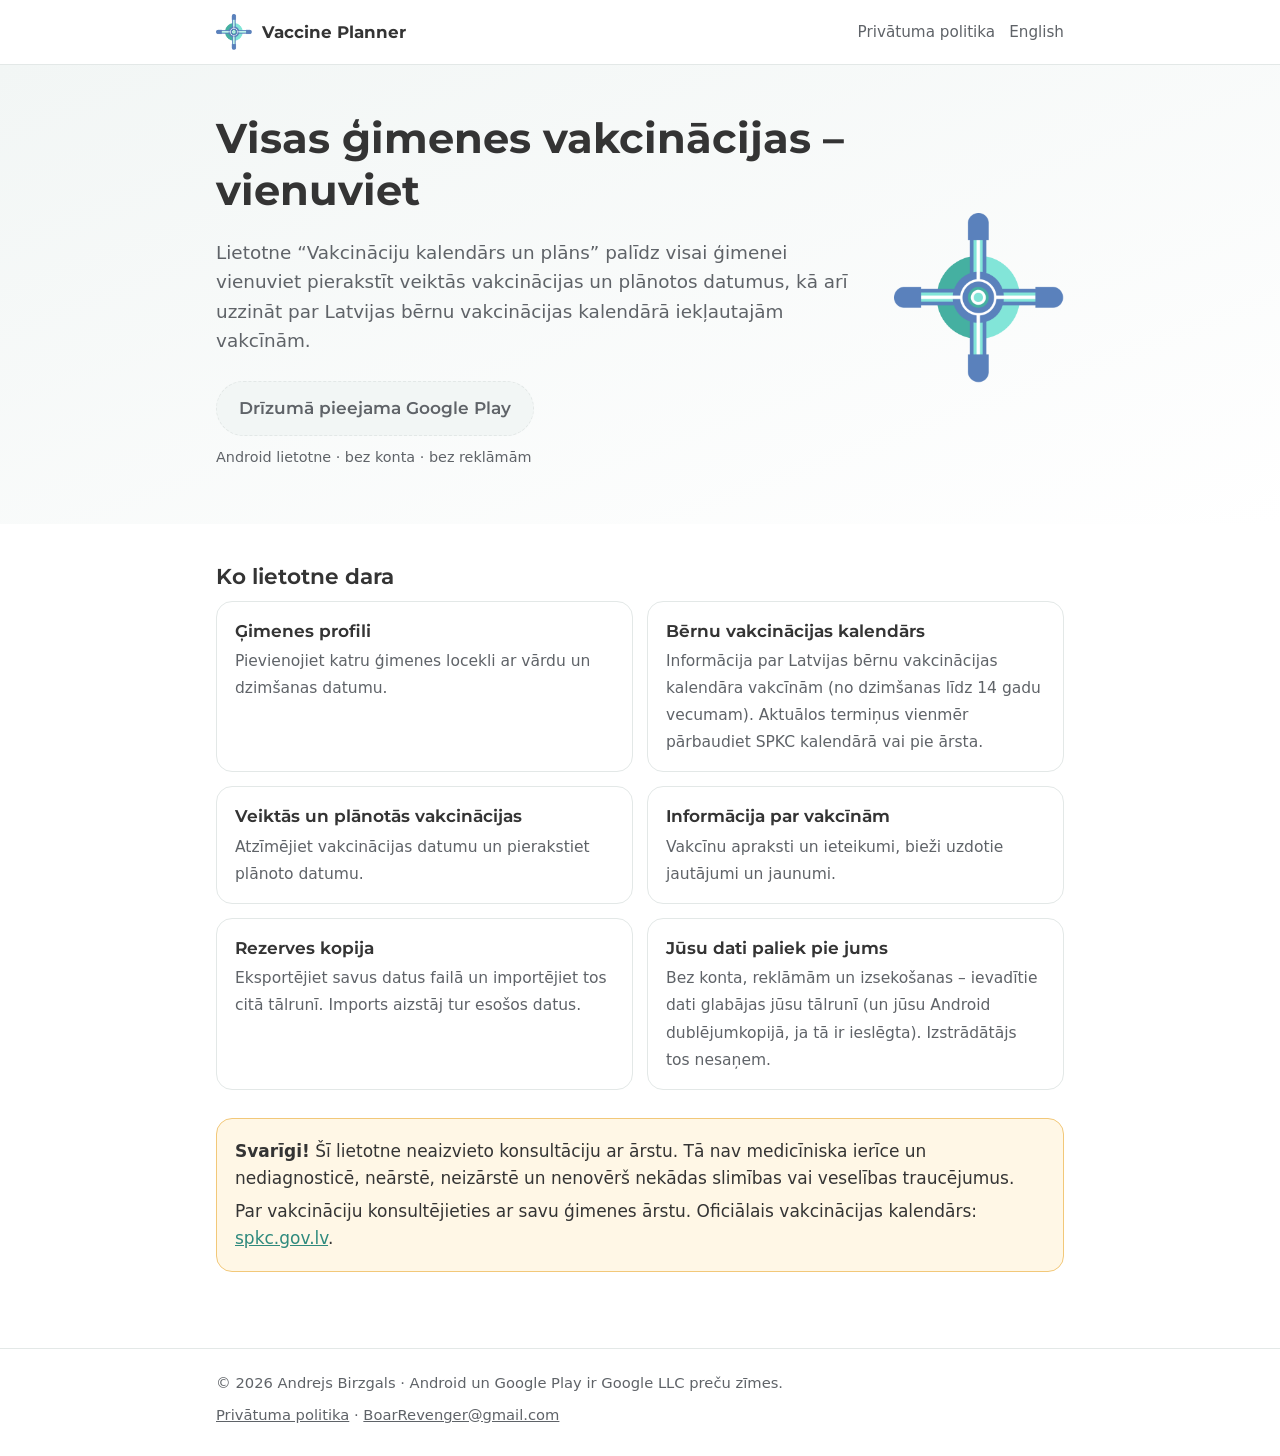
==== index.html @ df87920c "Website and privacy policy for Vakcināciju kalendārs un plāns (Vaccine Planner) - index.html / en.ht" ====
<!DOCTYPE html>
<html lang="lv">
<head>
  <meta charset="utf-8">
  <meta name="viewport" content="width=device-width, initial-scale=1">
  <title>Vakcināciju kalendārs un plāns (Vaccine Planner)</title>
  <meta name="description" content="Vakcināciju kalendārs un plāns: pierakstiet visas ģimenes vakcinācijas vienuviet un uzziniet par Latvijas bērnu vakcinācijas kalendāra vakcīnām. Bez konta un bez reklāmām – izstrādātājs jūsu datus nesaņem.">
  <link rel="icon" type="image/png" href="assets/icon.png">
  <link rel="stylesheet" href="assets/style.css">
  <link rel="alternate" hreflang="en" href="en.html">
</head>
<body>
  <header class="topbar">
    <div class="wrap">
      <a class="brand" href="index.html"><img src="assets/icon.png" alt="">Vaccine Planner</a>
      <nav class="nav" aria-label="Navigācija">
        <a href="privacy.html">Privātuma politika</a>
        <a href="en.html" lang="en">English</a>
      </nav>
    </div>
  </header>

  <main>
    <div class="hero">
      <div class="wrap">
        <div>
          <h1>Visas ģimenes vakcinācijas – vienuviet</h1>
          <p class="lead">Lietotne “Vakcināciju kalendārs un plāns” palīdz visai ģimenei vienuviet pierakstīt veiktās vakcinācijas un plānotos datumus, kā arī uzzināt par Latvijas bērnu vakcinācijas kalendārā iekļautajām vakcīnām.</p>
          <span class="button button-soon" aria-disabled="true">Drīzumā pieejama Google Play</span>
          <p class="note-small">Android lietotne · bez konta · bez reklāmām</p>
        </div>
        <img class="icon" src="assets/icon.png" alt="Lietotnes ikona">
      </div>
    </div>

    <div class="wrap">
      <h2>Ko lietotne dara</h2>
      <ul class="features">
        <li><strong>Ģimenes profili</strong><span>Pievienojiet katru ģimenes locekli ar vārdu un dzimšanas datumu.</span></li>
        <li><strong>Bērnu vakcinācijas kalendārs</strong><span>Informācija par Latvijas bērnu vakcinācijas kalendāra vakcīnām (no dzimšanas līdz 14 gadu vecumam). Aktuālos termiņus vienmēr pārbaudiet SPKC kalendārā vai pie ārsta.</span></li>
        <li><strong>Veiktās un plānotās vakcinācijas</strong><span>Atzīmējiet vakcinācijas datumu un pierakstiet plānoto datumu.</span></li>
        <li><strong>Informācija par vakcīnām</strong><span>Vakcīnu apraksti un ieteikumi, bieži uzdotie jautājumi un jaunumi.</span></li>
        <li><strong>Rezerves kopija</strong><span>Eksportējiet savus datus failā un importējiet tos citā tālrunī. Imports aizstāj tur esošos datus.</span></li>
        <li><strong>Jūsu dati paliek pie jums</strong><span>Bez konta, reklāmām un izsekošanas – ievadītie dati glabājas jūsu tālrunī (un jūsu Android dublējumkopijā, ja tā ir ieslēgta). Izstrādātājs tos nesaņem.</span></li>
      </ul>

      <div class="notice" role="note">
        <p><strong>Svarīgi!</strong> Šī lietotne neaizvieto konsultāciju ar ārstu. Tā nav medicīniska ierīce un nediagnosticē, neārstē, neizārstē un nenovērš nekādas slimības vai veselības traucējumus.</p>
        <p>Par vakcināciju konsultējieties ar savu ģimenes ārstu. Oficiālais vakcinācijas kalendārs: <a href="https://www.spkc.gov.lv">spkc.gov.lv</a>.</p>
      </div>
    </div>
  </main>

  <footer>
    <div class="wrap">
      <span>© 2026 Andrejs Birzgals · Android un Google Play ir Google LLC preču zīmes.</span>
      <span><a href="privacy.html">Privātuma politika</a> · <a href="mailto:BoarRevenger@gmail.com">BoarRevenger@gmail.com</a></span>
    </div>
  </footer>
</body>
</html>
---- assets/style.css ----
/* Vaccine Planner website - colours taken from the app icon and UI */
@font-face {
  font-family: "Montserrat";
  src: url("fonts/Montserrat-VariableFont_wght.ttf") format("truetype");
  font-weight: 100 900;
  font-display: swap;
}

:root {
  --teal: #45b0a1;
  --teal-dark: #2f8a7d;
  --teal-light: #84e3d6;
  --blue: #5b7fc0;
  --text: #343434;
  --text-soft: #5f6368;
  --bg: #ffffff;
  --bg-soft: #f2f6f5;
  --card: #ffffff;
  --border: #e3e8e7;
  --warn-bg: #fff7e6;
  --warn-border: #f2c879;
  --radius: 16px;
  --font-head: "Montserrat", system-ui, -apple-system, "Segoe UI", Roboto, sans-serif;
  --font-body: system-ui, -apple-system, "Segoe UI", Roboto, "Helvetica Neue", Arial, sans-serif;
}

@media (prefers-color-scheme: dark) {
  :root {
    --text: #e8eaed;
    --text-soft: #b0b5ba;
    --bg: #121615;
    --bg-soft: #1a201f;
    --card: #1e2524;
    --border: #2c3534;
    --warn-bg: #2b2414;
    --warn-border: #7a6230;
    --teal-dark: #84e3d6;
  }
}

* { box-sizing: border-box; }

html { -webkit-text-size-adjust: 100%; }

body {
  margin: 0;
  font-family: var(--font-body);
  font-size: 17px;
  line-height: 1.6;
  color: var(--text);
  background: var(--bg);
}

a { color: var(--teal-dark); }
a:hover { text-decoration: none; }

h1, h2, h3 { font-family: var(--font-head); line-height: 1.25; margin: 0 0 0.5em; }
h1 { font-size: clamp(1.8rem, 5vw, 2.6rem); font-weight: 700; }
h2 { font-size: 1.35rem; font-weight: 650; margin-top: 1.8em; }
h3 { font-size: 1.05rem; font-weight: 650; margin-top: 1.4em; }

.wrap { max-width: 880px; margin: 0 auto; padding: 0 16px; }

/* Top bar */
.topbar { border-bottom: 1px solid var(--border); background: var(--bg); }
.topbar .wrap { display: flex; align-items: center; justify-content: space-between; gap: 12px; min-height: 64px; }
.brand { display: flex; align-items: center; gap: 10px; font-family: var(--font-head); font-weight: 700; font-size: 1.05rem;
  color: var(--text); text-decoration: none; }
.brand img { width: 36px; height: 36px; }
.nav { display: flex; gap: 14px; flex-wrap: wrap; font-size: 0.95rem; }
.nav a { color: var(--text-soft); text-decoration: none; }
.brand { white-space: nowrap; }
@media (max-width: 480px) {
  .topbar .wrap { flex-wrap: wrap; padding-top: 10px; padding-bottom: 10px; min-height: 0; }
  .nav { width: 100%; }
}
.nav a:hover, .nav a[aria-current="page"] { color: var(--teal-dark); }

/* Hero */
.hero { background: linear-gradient(160deg, var(--bg-soft), var(--bg)); padding: 48px 0 40px; }
.hero .wrap { display: grid; grid-template-columns: 1fr; gap: 28px; align-items: center; }
.hero img.icon { width: 132px; height: 132px; justify-self: center; }
.hero p.lead { font-size: 1.15rem; color: var(--text-soft); margin: 0 0 1.4em; }
@media (min-width: 720px) {
  .hero .wrap { grid-template-columns: 1fr 180px; }
  .hero img.icon { width: 170px; height: 170px; justify-self: end; }
}

.button {
  display: inline-block; background: var(--teal); color: #fff; font-family: var(--font-head); font-weight: 600;
  padding: 13px 22px; border-radius: 999px; text-decoration: none;
}
.button:hover { background: var(--teal-dark); color: #fff; }
.button-soon, .button-soon:hover { background: var(--bg-soft); color: var(--text-soft); border: 1px dashed var(--border); cursor: default; }
.note-small { font-size: 0.9rem; color: var(--text-soft); margin-top: 10px; }

/* Features */
.features { display: grid; grid-template-columns: 1fr; gap: 14px; margin: 8px 0 0; padding: 0; list-style: none; }
@media (min-width: 640px) { .features { grid-template-columns: 1fr 1fr; } }
.features li { background: var(--card); border: 1px solid var(--border); border-radius: var(--radius); padding: 16px 18px; }
.features strong { display: block; font-family: var(--font-head); font-weight: 650; margin-bottom: 2px; }
.features span { color: var(--text-soft); font-size: 0.97rem; }

/* Notices */
.notice { background: var(--warn-bg); border: 1px solid var(--warn-border); border-radius: var(--radius); padding: 14px 18px; margin: 28px 0; }
.notice p { margin: 0.3em 0; }

/* Policy page */
.policy { padding: 32px 0 16px; }
.policy .meta { color: var(--text-soft); font-size: 0.95rem; }
.policy section { border-top: 1px solid var(--border); margin-top: 36px; padding-top: 8px; }
.policy ul { padding-left: 1.2em; }
.policy li { margin: 0.3em 0; }
.langs { display: flex; gap: 10px; margin: 14px 0 0; }
.langs a { border: 1px solid var(--border); border-radius: 999px; padding: 4px 14px; text-decoration: none; color: var(--text); font-size: 0.95rem; }
.langs a:hover { border-color: var(--teal); }

main { padding-bottom: 24px; }

footer { border-top: 1px solid var(--border); padding: 22px 0 30px; color: var(--text-soft); font-size: 0.92rem; margin-top: 24px; }
footer .wrap { display: flex; flex-wrap: wrap; gap: 8px 20px; justify-content: space-between; }
footer a { color: var(--text-soft); }
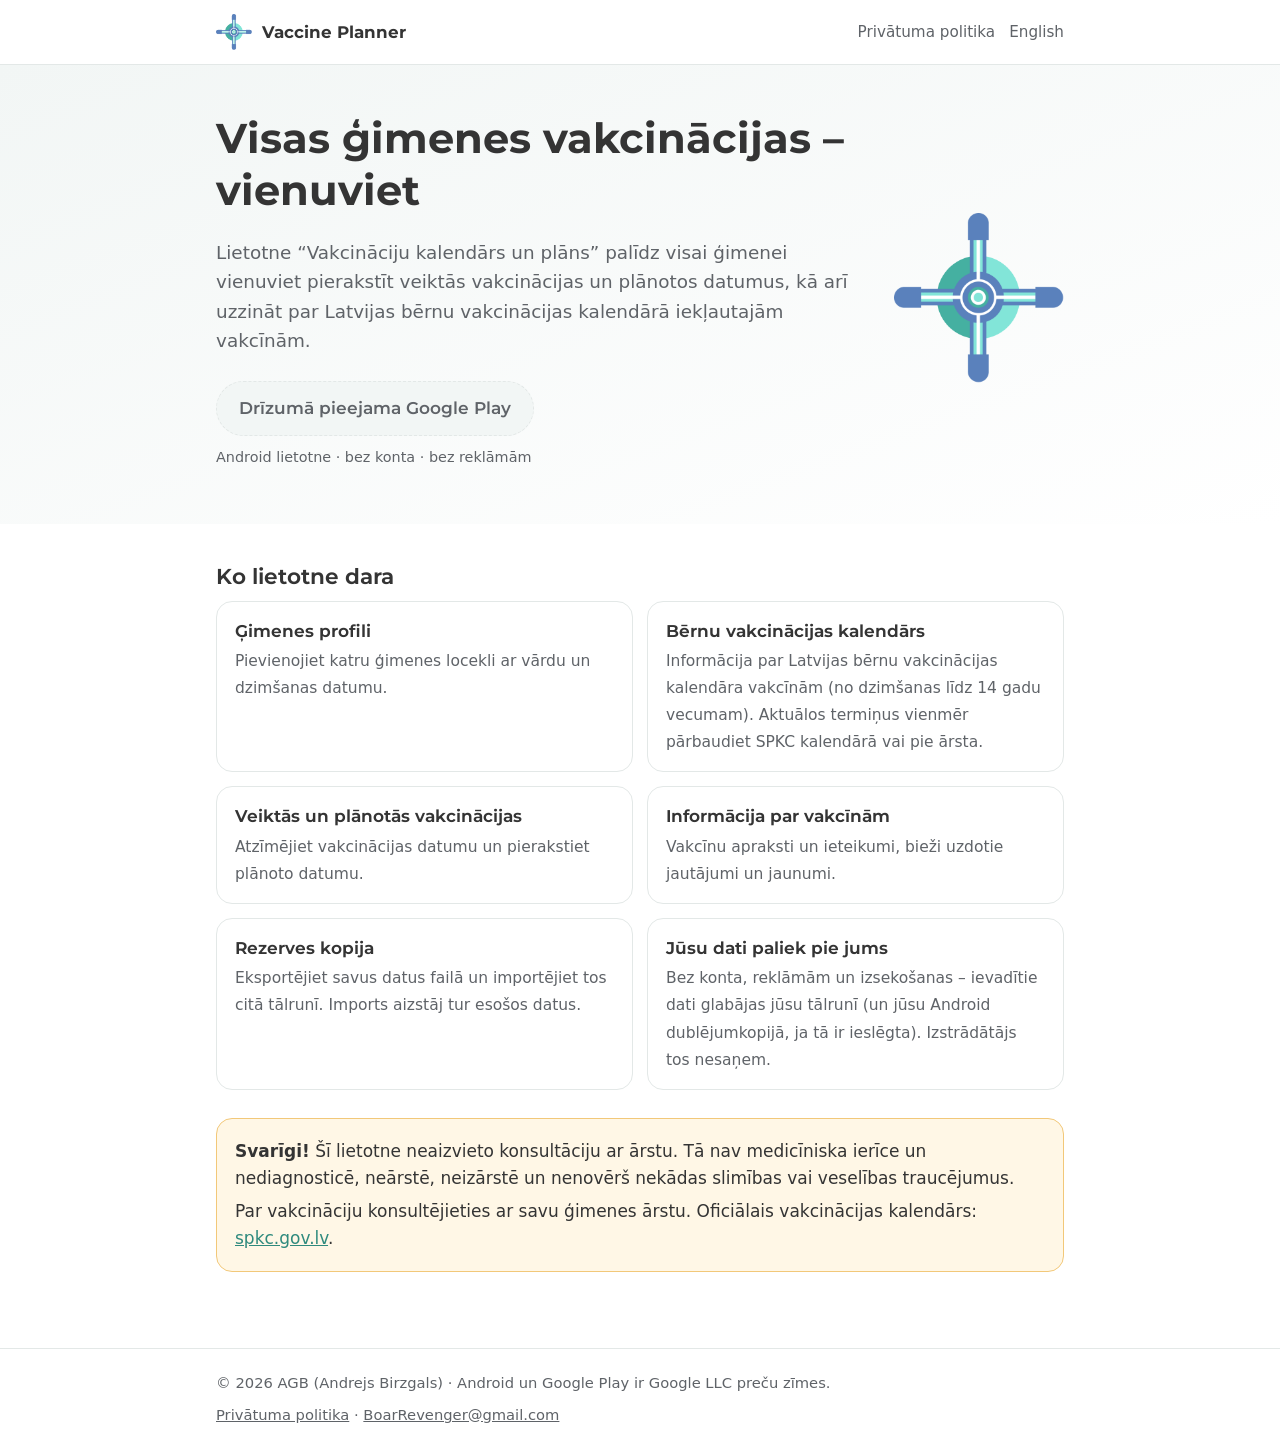
==== commit c20abcbd: "Name the Google Play developer "AGB" next to Andrejs Birzgals Play rejected the old policy because t" ====
--- a/index.html
+++ b/index.html
@@ -53,7 +53,7 @@
 
   <footer>
     <div class="wrap">
-      <span>© 2026 Andrejs Birzgals · Android un Google Play ir Google LLC preču zīmes.</span>
+      <span>© 2026 AGB (Andrejs Birzgals) · Android un Google Play ir Google LLC preču zīmes.</span>
       <span><a href="privacy.html">Privātuma politika</a> · <a href="mailto:BoarRevenger@gmail.com">BoarRevenger@gmail.com</a></span>
     </div>
   </footer>
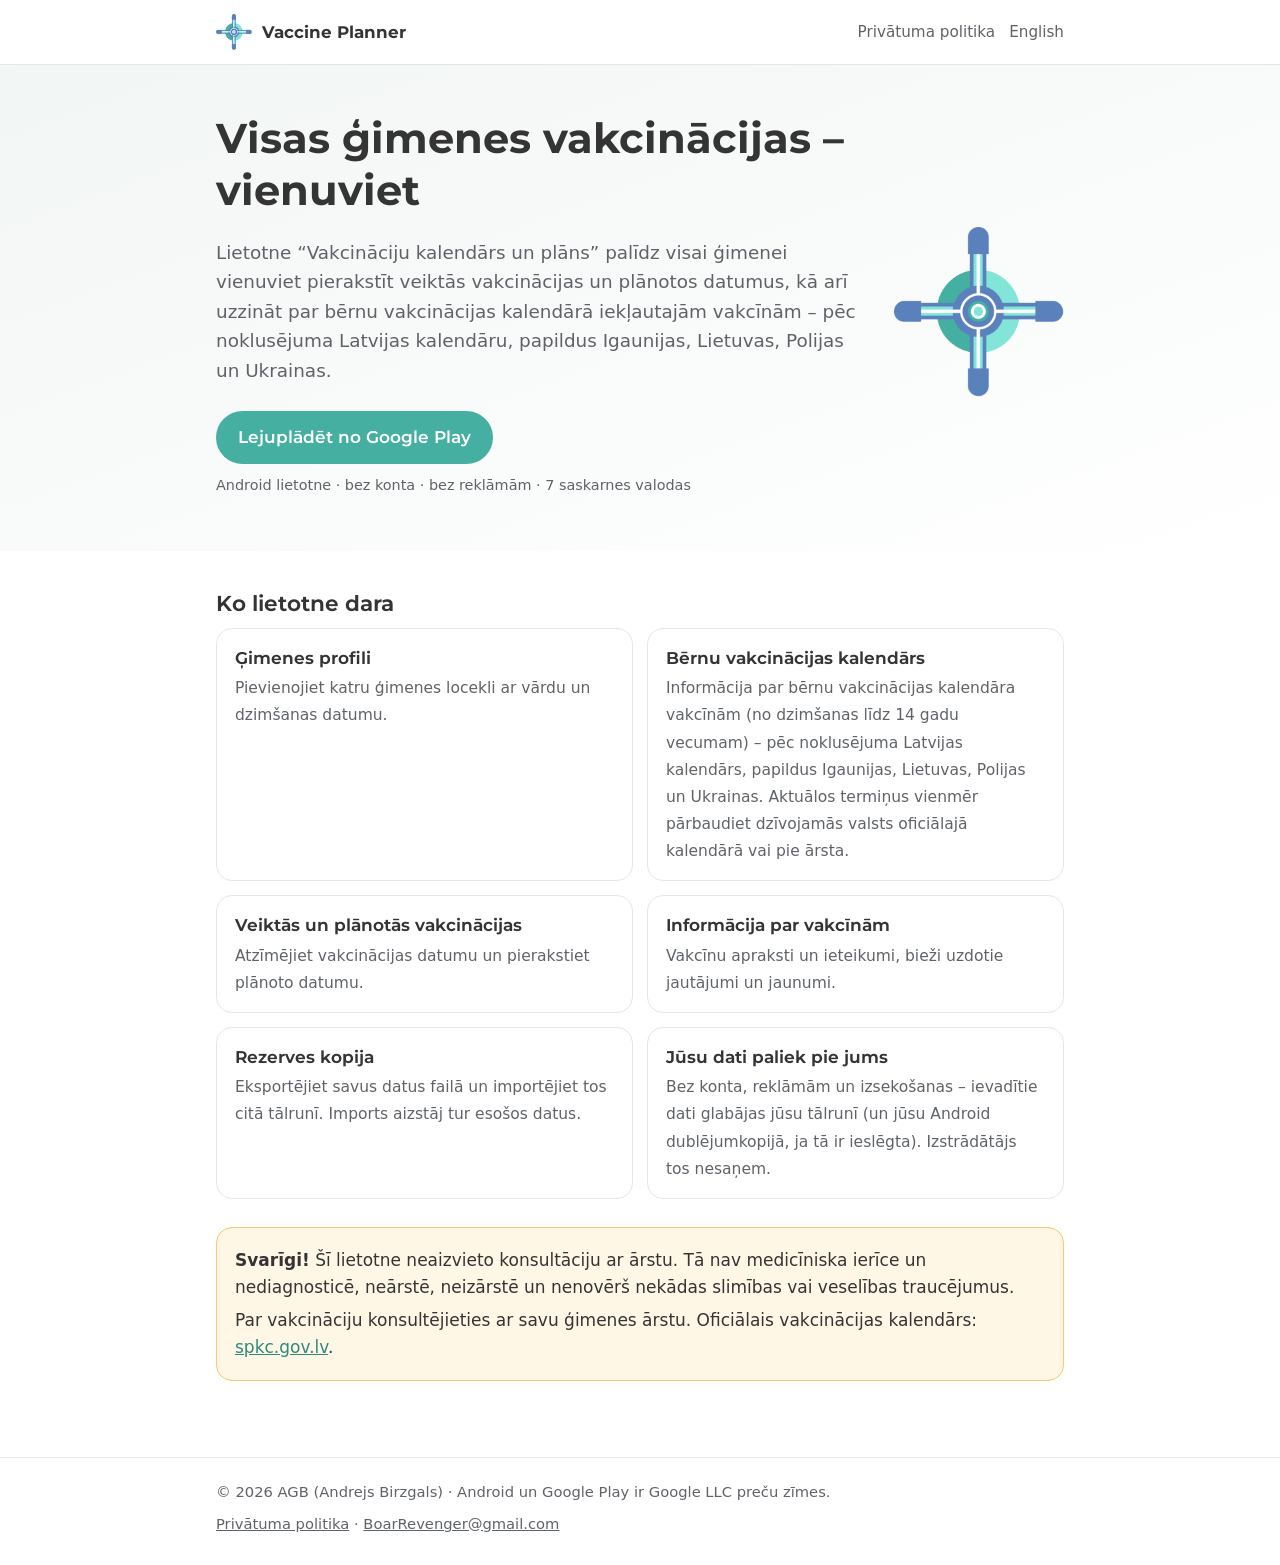
==== commit cac6e32e: "[website] 1.12: landing pages now say 7 interface languages + 5-country calendars (LV default, EE/LT" ====
--- a/index.html
+++ b/index.html
@@ -25,9 +25,9 @@
       <div class="wrap">
         <div>
           <h1>Visas ģimenes vakcinācijas – vienuviet</h1>
-          <p class="lead">Lietotne “Vakcināciju kalendārs un plāns” palīdz visai ģimenei vienuviet pierakstīt veiktās vakcinācijas un plānotos datumus, kā arī uzzināt par Latvijas bērnu vakcinācijas kalendārā iekļautajām vakcīnām.</p>
-          <span class="button button-soon" aria-disabled="true">Drīzumā pieejama Google Play</span>
-          <p class="note-small">Android lietotne · bez konta · bez reklāmām</p>
+          <p class="lead">Lietotne “Vakcināciju kalendārs un plāns” palīdz visai ģimenei vienuviet pierakstīt veiktās vakcinācijas un plānotos datumus, kā arī uzzināt par bērnu vakcinācijas kalendārā iekļautajām vakcīnām – pēc noklusējuma Latvijas kalendāru, papildus Igaunijas, Lietuvas, Polijas un Ukrainas.</p>
+          <a class="button" href="https://play.google.com/store/apps/details?id=lv.sensora.vaccine" target="_blank" rel="noopener">Lejuplādēt no Google Play</a>
+          <p class="note-small">Android lietotne · bez konta · bez reklāmām · 7 saskarnes valodas</p>
         </div>
         <img class="icon" src="assets/icon.png" alt="Lietotnes ikona">
       </div>
@@ -37,7 +37,7 @@
       <h2>Ko lietotne dara</h2>
       <ul class="features">
         <li><strong>Ģimenes profili</strong><span>Pievienojiet katru ģimenes locekli ar vārdu un dzimšanas datumu.</span></li>
-        <li><strong>Bērnu vakcinācijas kalendārs</strong><span>Informācija par Latvijas bērnu vakcinācijas kalendāra vakcīnām (no dzimšanas līdz 14 gadu vecumam). Aktuālos termiņus vienmēr pārbaudiet SPKC kalendārā vai pie ārsta.</span></li>
+        <li><strong>Bērnu vakcinācijas kalendārs</strong><span>Informācija par bērnu vakcinācijas kalendāra vakcīnām (no dzimšanas līdz 14 gadu vecumam) – pēc noklusējuma Latvijas kalendārs, papildus Igaunijas, Lietuvas, Polijas un Ukrainas. Aktuālos termiņus vienmēr pārbaudiet dzīvojamās valsts oficiālajā kalendārā vai pie ārsta.</span></li>
         <li><strong>Veiktās un plānotās vakcinācijas</strong><span>Atzīmējiet vakcinācijas datumu un pierakstiet plānoto datumu.</span></li>
         <li><strong>Informācija par vakcīnām</strong><span>Vakcīnu apraksti un ieteikumi, bieži uzdotie jautājumi un jaunumi.</span></li>
         <li><strong>Rezerves kopija</strong><span>Eksportējiet savus datus failā un importējiet tos citā tālrunī. Imports aizstāj tur esošos datus.</span></li>
